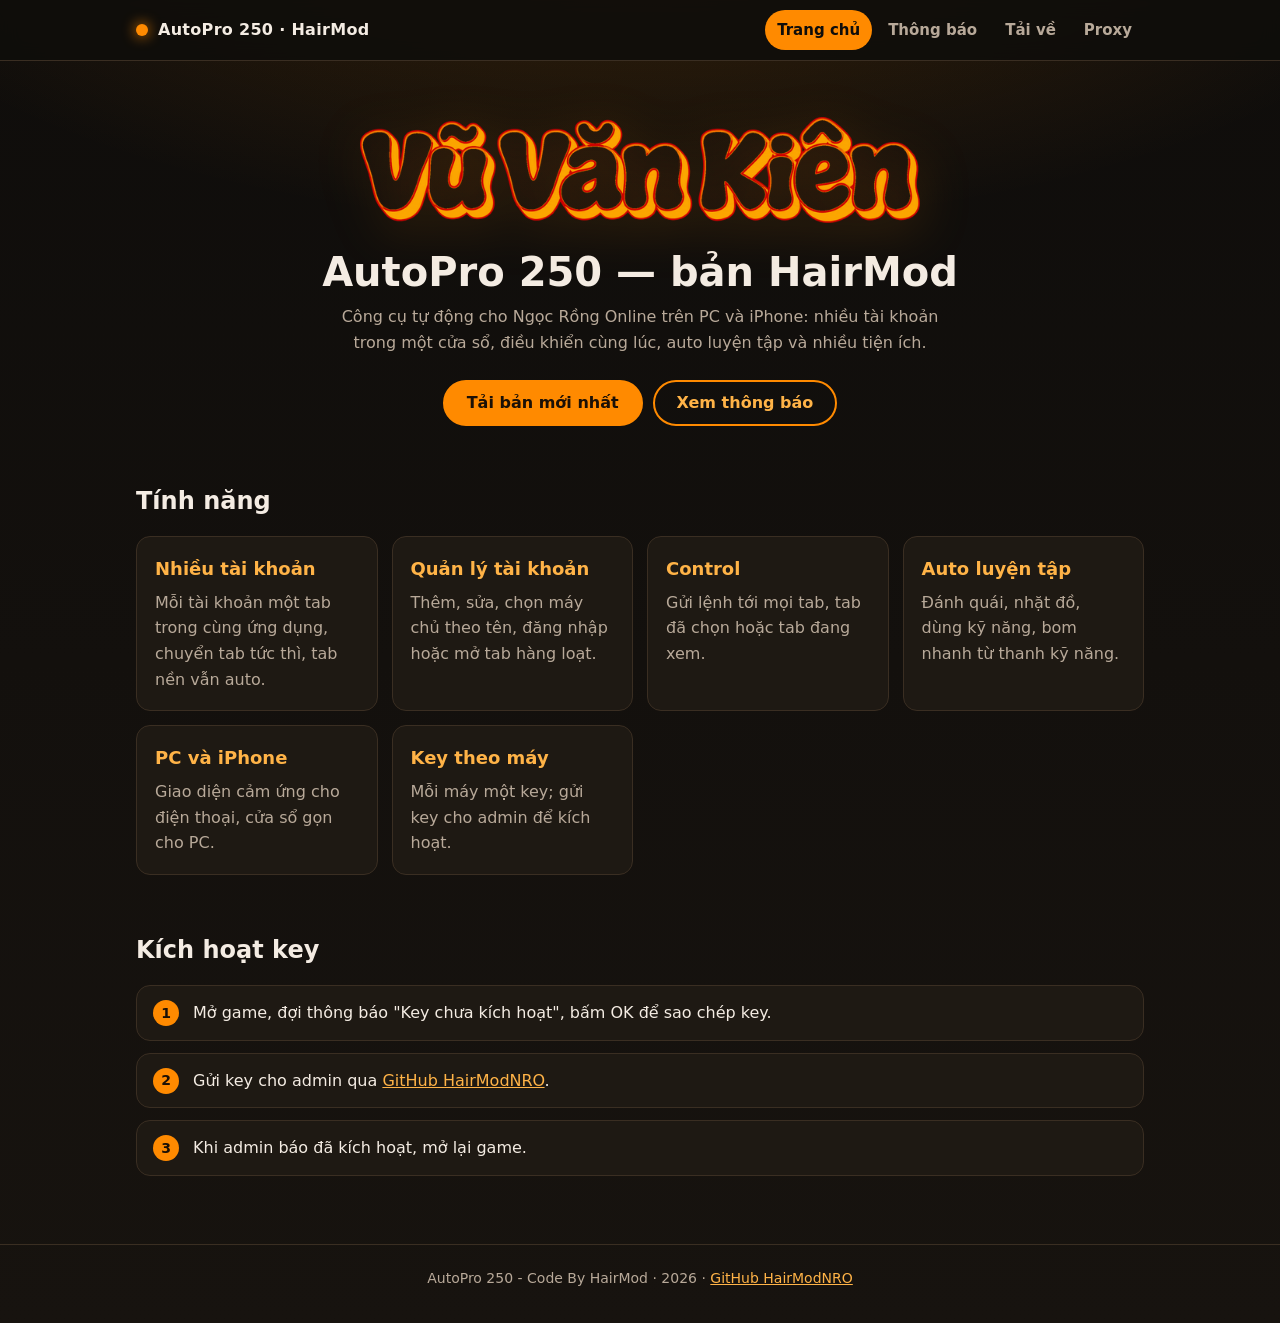
==== index.html @ a83cae92 "Trang HairMod: trang chu, thong bao, tai ve, proxy (tinh, toi/cam, CSP) Co-Authored-By: Claude Opus " ====
<!doctype html>
<html lang="vi">
<head>
<meta charset="utf-8">
<meta name="viewport" content="width=device-width, initial-scale=1">
<meta http-equiv="Content-Security-Policy" content="default-src 'self'; script-src 'self'; style-src 'self'; img-src 'self'; connect-src 'self' https://*.workers.dev https://api.github.com; base-uri 'none'; form-action 'none'; object-src 'none'">
<meta name="referrer" content="no-referrer">
<meta name="description" content="AutoPro 250 bản HairMod cho Ngọc Rồng Online - PC và iPhone.">
<meta name="theme-color" content="#0f0d0b">
<title>AutoPro 250 · HairMod</title>
<link rel="stylesheet" href="/assets/site.css">
<link rel="icon" href="/assets/logo.png">
<script src="/assets/config.js" defer></script>
<script src="/assets/site.js" defer></script>
</head>
<body>
<nav class="nav" aria-label="Chính">
  <div class="wrap">
    <a class="brand" href="/"><span class="brand-dot" aria-hidden="true"></span>AutoPro 250 · HairMod</a>
    <div class="links">
      <a href="/" aria-current="page">Trang chủ</a>
      <a href="/thong-bao/">Thông báo</a>
      <a href="/tai/">Tải về</a>
      <a href="/proxy/">Proxy</a>
    </div>
  </div>
</nav>
<main class="wrap">
<section class="hero">
  <img src="/assets/logo.png" width="720" height="136" alt="Vũ Văn Kiên">
  <h1>AutoPro 250 — bản HairMod</h1>
  <p>Công cụ tự động cho Ngọc Rồng Online trên PC và iPhone: nhiều tài khoản trong một cửa sổ, điều khiển cùng lúc,
  auto luyện tập và nhiều tiện ích.</p>
  <div class="actions">
    <a class="btn btn-primary" href="/tai/">Tải bản mới nhất</a>
    <a class="btn btn-ghost" href="/thong-bao/">Xem thông báo</a>
  </div>
</section>
<section class="section" aria-labelledby="tinh-nang">
  <h2 id="tinh-nang">Tính năng</h2>
  <div class="grid">
    <div class="card"><h3>Nhiều tài khoản</h3><p>Mỗi tài khoản một tab trong cùng ứng dụng, chuyển tab tức thì, tab nền vẫn auto.</p></div>
    <div class="card"><h3>Quản lý tài khoản</h3><p>Thêm, sửa, chọn máy chủ theo tên, đăng nhập hoặc mở tab hàng loạt.</p></div>
    <div class="card"><h3>Control</h3><p>Gửi lệnh tới mọi tab, tab đã chọn hoặc tab đang xem.</p></div>
    <div class="card"><h3>Auto luyện tập</h3><p>Đánh quái, nhặt đồ, dùng kỹ năng, bom nhanh từ thanh kỹ năng.</p></div>
    <div class="card"><h3>PC và iPhone</h3><p>Giao diện cảm ứng cho điện thoại, cửa sổ gọn cho PC.</p></div>
    <div class="card"><h3>Key theo máy</h3><p>Mỗi máy một key; gửi key cho admin để kích hoạt.</p></div>
  </div>
</section>
<section class="section" aria-labelledby="kich-hoat">
  <h2 id="kich-hoat">Kích hoạt key</h2>
  <ol class="steps">
    <li>Mở game, đợi thông báo "Key chưa kích hoạt", bấm OK để sao chép key.</li>
    <li>Gửi key cho admin qua <a href="https://github.com/HairModNRO" rel="noopener">GitHub HairModNRO</a>.</li>
    <li>Khi admin báo đã kích hoạt, mở lại game.</li>
  </ol>
</section>
</main>
<footer>
  <div class="wrap">AutoPro 250 - Code By HairMod · <span id="year">2026</span> · <a href="https://github.com/HairModNRO" rel="noopener">GitHub HairModNRO</a></div>
</footer>
</body>
</html>
---- assets/site.css ----
/* HairMod - toi, nhan cam theo giao dien res_base cua game. Font he thong (CSP chi cho tai nguyen cung nguon). */
:root {
  --bg: #0f0d0b;
  --bg-2: #17130f;
  --panel: #1e1913;
  --line: #3a2e22;
  --text: #f4ece3;
  --muted: #b8a999;
  --accent: #ff8a00;
  --accent-2: #ffb347;
  --danger: #ff6b5b;
  --radius: 14px;
  --max: 1040px;
}

* { box-sizing: border-box; }

html { -webkit-text-size-adjust: 100%; }

body {
  margin: 0;
  min-height: 100vh;
  background:
    radial-gradient(1200px 500px at 50% -120px, rgba(255, 138, 0, 0.18), transparent 70%),
    linear-gradient(var(--bg), var(--bg-2));
  color: var(--text);
  font: 16px/1.6 system-ui, -apple-system, "Segoe UI", Roboto, "Helvetica Neue", Arial, sans-serif;
}

a { color: var(--accent-2); }
a:focus-visible, button:focus-visible { outline: 3px solid var(--accent-2); outline-offset: 2px; }

.wrap { max-width: var(--max); margin: 0 auto; padding: 0 16px; }

/* Thanh dieu huong */
.nav { position: sticky; top: 0; z-index: 10; background: rgba(15, 13, 11, 0.86); backdrop-filter: blur(10px); border-bottom: 1px solid var(--line); }
.nav .wrap { display: flex; align-items: center; justify-content: space-between; gap: 12px; height: 60px; }
.brand { display: flex; align-items: center; gap: 10px; color: var(--text); text-decoration: none; font-weight: 800; letter-spacing: 0.3px; }
.brand-dot { width: 12px; height: 12px; border-radius: 50%; background: var(--accent); box-shadow: 0 0 14px var(--accent); }
.links { display: flex; gap: 4px; overflow-x: auto; scrollbar-width: none; }
.links a { color: var(--muted); text-decoration: none; padding: 8px 12px; border-radius: 999px; white-space: nowrap; font-weight: 600; font-size: 15px; }
.links a:hover, .links a[aria-current="page"] { color: var(--bg); background: var(--accent); }

/* Dau trang */
.hero { text-align: center; padding: 56px 0 28px; }
.hero img { width: min(560px, 92%); height: auto; filter: drop-shadow(0 8px 24px rgba(255, 138, 0, 0.25)); }
.hero h1 { font-size: clamp(26px, 5vw, 40px); line-height: 1.2; margin: 18px 0 8px; }
.hero p { color: var(--muted); max-width: 640px; margin: 0 auto; }
.actions { display: flex; flex-wrap: wrap; gap: 10px; justify-content: center; margin-top: 24px; }

.btn { display: inline-flex; align-items: center; justify-content: center; min-height: 46px; padding: 0 22px; border-radius: 999px; font-weight: 700; text-decoration: none; border: 2px solid var(--accent); cursor: pointer; font-size: 16px; }
.btn-primary { background: var(--accent); color: #1b1006; }
.btn-primary:hover { background: var(--accent-2); border-color: var(--accent-2); }
.btn-ghost { background: transparent; color: var(--accent-2); }
.btn-ghost:hover { background: rgba(255, 138, 0, 0.12); }

/* Khoi noi dung */
.section { padding: 28px 0; }
.section h2 { font-size: 24px; margin: 0 0 16px; }
.page-title { font-size: clamp(26px, 5vw, 34px); margin: 36px 0 8px; }
.lead { color: var(--muted); margin: 0 0 20px; }

.grid { display: grid; gap: 14px; grid-template-columns: repeat(auto-fit, minmax(240px, 1fr)); }
.card { background: var(--panel); border: 1px solid var(--line); border-radius: var(--radius); padding: 18px; }
.card h3 { margin: 0 0 6px; font-size: 18px; color: var(--accent-2); }
.card p { margin: 0; color: var(--muted); }

.steps { counter-reset: s; list-style: none; padding: 0; margin: 0; display: grid; gap: 12px; }
.steps li { counter-increment: s; background: var(--panel); border: 1px solid var(--line); border-radius: var(--radius); padding: 14px 16px 14px 56px; position: relative; }
.steps li::before { content: counter(s); position: absolute; left: 16px; top: 14px; width: 26px; height: 26px; border-radius: 50%; background: var(--accent); color: #1b1006; font-weight: 800; display: grid; place-items: center; font-size: 14px; }

code { background: #0b0907; border: 1px solid var(--line); border-radius: 6px; padding: 1px 6px; font-size: 14px; word-break: break-all; }

/* Thong bao + ban phat hanh */
.list { display: grid; gap: 12px; }
.notice { background: var(--panel); border: 1px solid var(--line); border-left: 4px solid var(--accent); border-radius: var(--radius); padding: 14px 16px; }
.notice h3 { margin: 0; font-size: 18px; }
.notice time { color: var(--muted); font-size: 14px; }
.notice p { margin: 8px 0 0; white-space: pre-wrap; overflow-wrap: anywhere; }
.state { color: var(--muted); padding: 18px; border: 1px dashed var(--line); border-radius: var(--radius); text-align: center; }
.state.error { color: var(--danger); border-color: var(--danger); }
.state .btn { margin-top: 12px; }

.file { display: flex; flex-wrap: wrap; gap: 8px 16px; align-items: center; justify-content: space-between; background: var(--panel); border: 1px solid var(--line); border-radius: var(--radius); padding: 14px 16px; }
.file strong { overflow-wrap: anywhere; }
.file span { color: var(--muted); font-size: 14px; }

footer { border-top: 1px solid var(--line); margin-top: 40px; padding: 22px 0 34px; color: var(--muted); font-size: 14px; text-align: center; }

@media (max-width: 560px) {
  .nav .wrap { height: auto; flex-direction: column; align-items: stretch; padding-top: 10px; padding-bottom: 8px; gap: 6px; }
  .links a { padding: 6px 10px; font-size: 14px; }
  .hero { padding-top: 32px; }
}

@media (prefers-reduced-motion: no-preference) {
  .btn, .links a { transition: background 0.15s, color 0.15s, border-color 0.15s; }
}
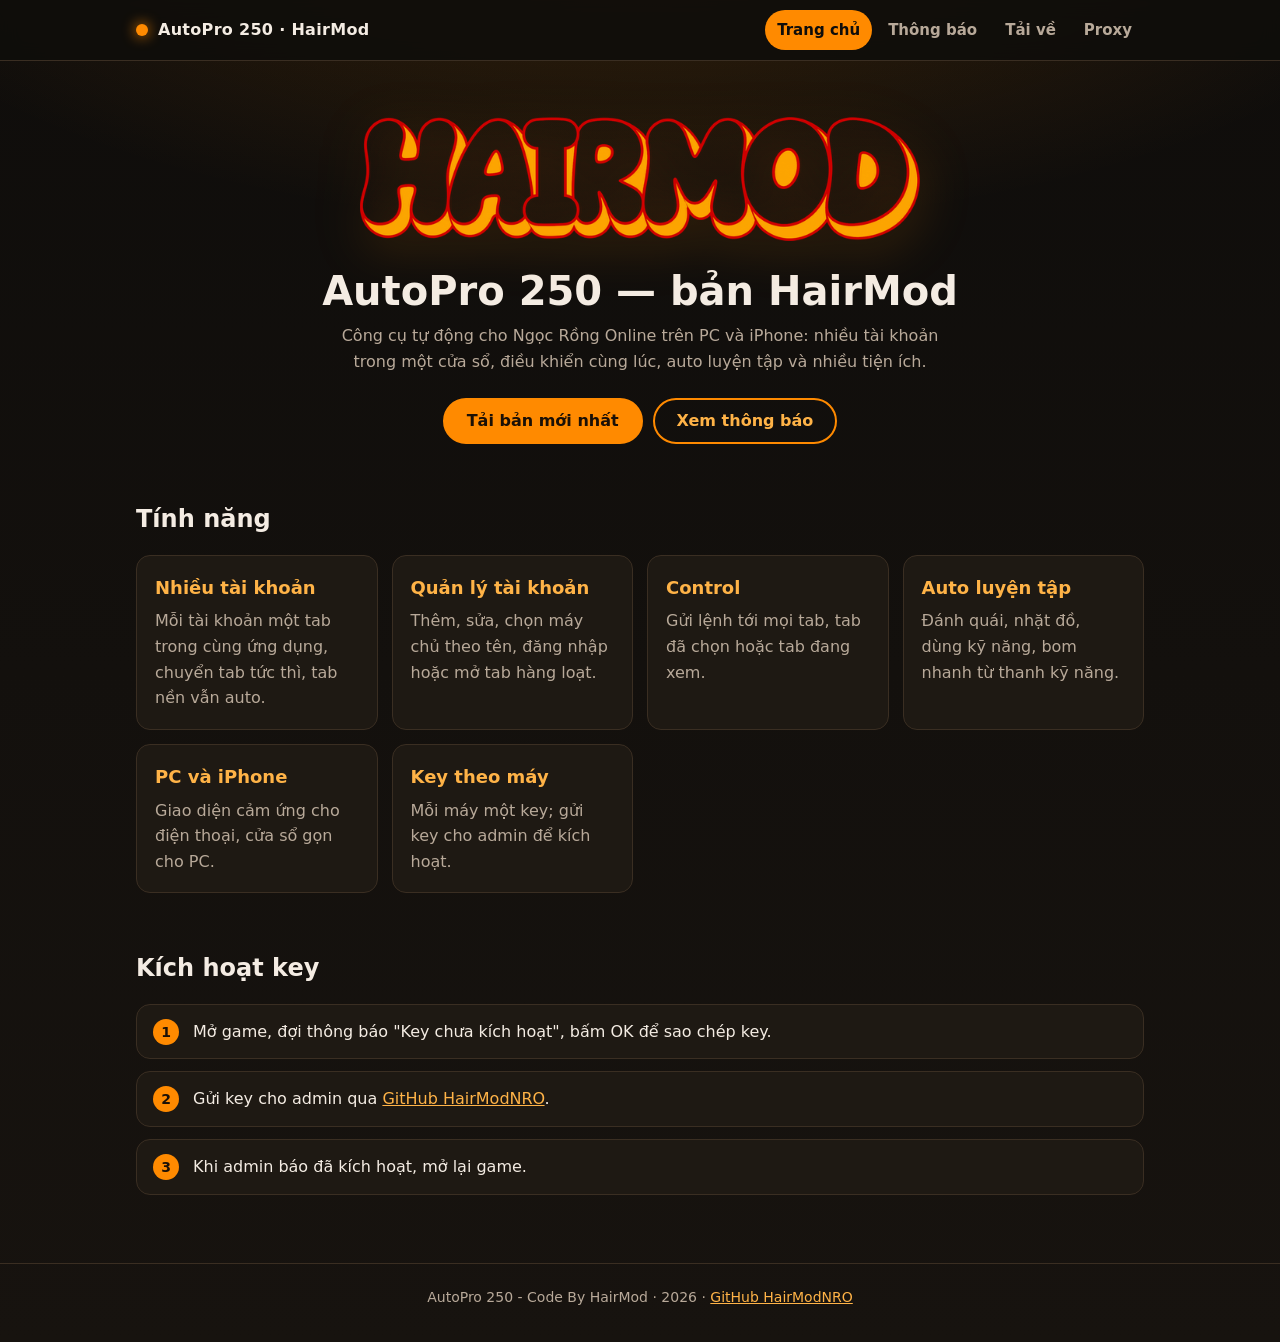
==== commit 7ec80330: "Logo trang doi sang HAIRMOD Co-Authored-By: Claude Opus 5.5 <noreply@anthropic.com> Claude-Session: " ====
--- a/index.html
+++ b/index.html
@@ -27,7 +27,7 @@
 </nav>
 <main class="wrap">
 <section class="hero">
-  <img src="/assets/logo.png" width="720" height="136" alt="Vũ Văn Kiên">
+  <img src="/assets/logo.png" width="720" height="160" alt="HAIRMOD">
   <h1>AutoPro 250 — bản HairMod</h1>
   <p>Công cụ tự động cho Ngọc Rồng Online trên PC và iPhone: nhiều tài khoản trong một cửa sổ, điều khiển cùng lúc,
   auto luyện tập và nhiều tiện ích.</p>
